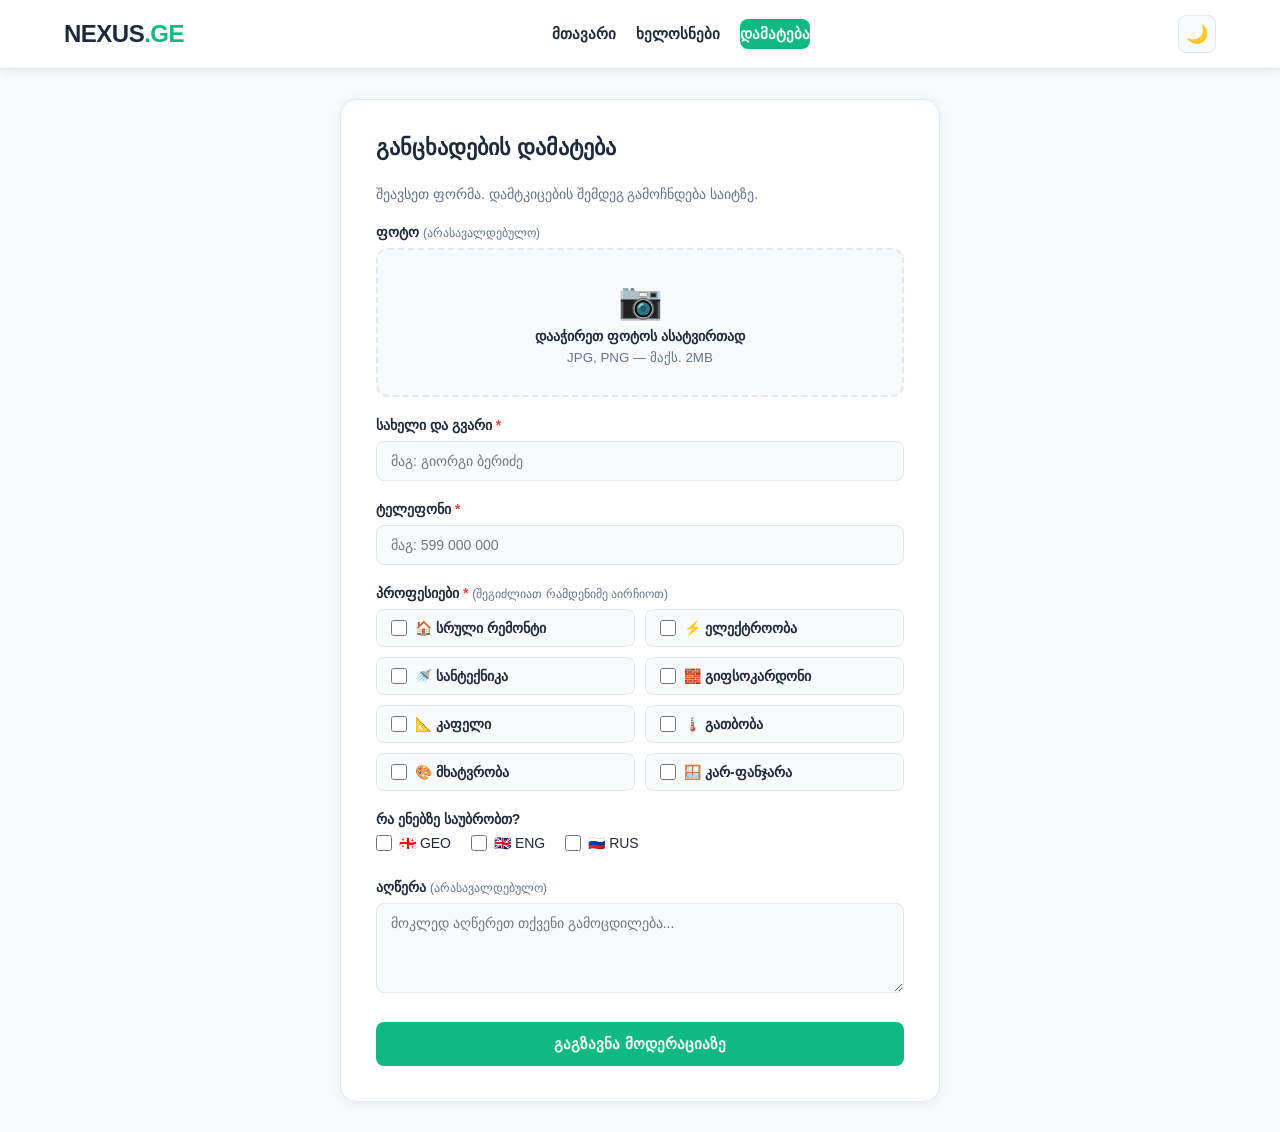
==== add-post.html @ 3cfd93a8 "first commit" ====
<!DOCTYPE html>
<html lang="ka">
<head>
    <meta charset="UTF-8">
    <meta name="viewport" content="width=device-width, initial-scale=1.0">
    <title>განცხადების დამატება - Nexus.ge</title>
    <link rel="stylesheet" href="css/style.css">
</head>
<body>
    <header class="navbar">
        <div class="logo" onclick="location.href='index.html'">NEXUS<span>.GE</span></div>
        <nav>
            <ul class="nav-links">
                <li><a href="index.html">მთავარი</a></li>
                <li><a href="workers.html">ხელოსნები</a></li>
                <li><a href="add-post.html" class="add-btn">დამატება</a></li>
            </ul>
        </nav>
        <div class="header-controls">
            <button id="themeToggle">🌙</button>
        </div>
    </header>

    <main class="main-layout">
        <aside class="ad-sidebar"></aside>
        <section class="content-center">
            <div class="form-container">
                <h2>განცხადების დამატება</h2>
                <p class="form-subtitle">შეავსეთ ფორმა. დამტკიცების შემდეგ გამოჩნდება საიტზე.</p>

                <div id="successMsg" class="success-msg" style="display:none;">
                    ✅ თქვენი განცხადება გაგზავნილია! მოდერაციის შემდეგ გამოჩნდება.
                </div>
                <div id="errorMsg" class="error-msg" style="display:none;"></div>

                <form id="workerForm" novalidate>
                    <!-- ფოტო -->
                    <div class="form-group">
                        <label>ფოტო <small>(არასავალდებულო)</small></label>
                        <div class="photo-upload" id="photoUploadArea">
                            <img id="photoPreview" src="" alt="" style="display:none;">
                            <div id="photoPlaceholder">
                                <span style="font-size:36px;">📷</span>
                                <p>დააჭირეთ ფოტოს ასატვირთად</p>
                                <small>JPG, PNG — მაქს. 2MB</small>
                            </div>
                            <input type="file" id="wPhoto" accept="image/jpeg,image/png,image/webp" style="display:none;">
                        </div>
                        <button type="button" class="remove-photo-btn" id="removePhoto" style="display:none;">❌ ფოტოს წაშლა</button>
                    </div>

                    <!-- სახელი -->
                    <div class="form-group">
                        <label for="wName">სახელი და გვარი <span class="required">*</span></label>
                        <input type="text" id="wName" placeholder="მაგ: გიორგი ბერიძე" required>
                    </div>

                    <!-- ტელეფონი -->
                    <div class="form-group">
                        <label for="wPhone">ტელეფონი <span class="required">*</span></label>
                        <input type="tel" id="wPhone" placeholder="მაგ: 599 000 000" required>
                    </div>

                    <!-- პროფესიები -->
                    <div class="form-group">
                        <label>პროფესიები <span class="required">*</span> <small>(შეგიძლიათ რამდენიმე აირჩიოთ)</small></label>
                        <div class="services-grid">
                            <label class="service-item"><input type="checkbox" name="cat" value="სრული რემონტი"> 🏠 სრული რემონტი</label>
                            <label class="service-item"><input type="checkbox" name="cat" value="ელექტროობა"> ⚡ ელექტროობა</label>
                            <label class="service-item"><input type="checkbox" name="cat" value="სანტექნიკა"> 🚿 სანტექნიკა</label>
                            <label class="service-item"><input type="checkbox" name="cat" value="გიფსოკარდონი"> 🧱 გიფსოკარდონი</label>
                            <label class="service-item"><input type="checkbox" name="cat" value="კაფელი"> 📐 კაფელი</label>
                            <label class="service-item"><input type="checkbox" name="cat" value="გათბობა"> 🌡️ გათბობა</label>
                            <label class="service-item"><input type="checkbox" name="cat" value="მხატვრობა"> 🎨 მხატვრობა</label>
                            <label class="service-item"><input type="checkbox" name="cat" value="კარ-ფანჯარა"> 🪟 კარ-ფანჯარა</label>
                        </div>
                    </div>

                    <!-- ენები -->
                    <div class="form-group">
                        <label>რა ენებზე საუბრობთ?</label>
                        <div class="checkbox-group">
                            <label><input type="checkbox" name="lang" value="GEO"> 🇬🇪 GEO</label>
                            <label><input type="checkbox" name="lang" value="ENG"> 🇬🇧 ENG</label>
                            <label><input type="checkbox" name="lang" value="RUS"> 🇷🇺 RUS</label>
                        </div>
                    </div>

                    <!-- აღწერა -->
                    <div class="form-group">
                        <label for="wDesc">აღწერა <small>(არასავალდებულო)</small></label>
                        <textarea id="wDesc" placeholder="მოკლედ აღწერეთ თქვენი გამოცდილება..."></textarea>
                    </div>

                    <button type="submit" class="add-btn submit-btn" id="submitBtn">
                        <span id="submitText">გაგზავნა მოდერაციაზე</span>
                        <span id="submitLoading" style="display:none;">⏳ იგზავნება...</span>
                    </button>
                </form>
            </div>
        </section>
        <aside class="ad-sidebar"></aside>
    </main>

    <script type="module" src="js/add-post.js"></script>
    <script src="js/main.js"></script>
</body>
</html>
---- css/style.css ----
:root {
    --primary: #10b981;
    --primary-dark: #059669;
    --bg: #f8fafc;
    --text: #1e293b;
    --text-muted: #64748b;
    --card: #ffffff;
    --border: #e2e8f0;
    --shadow: 0 2px 12px rgba(0,0,0,0.07);
}

.dark-mode {
    --bg: #0f172a;
    --text: #f1f5f9;
    --text-muted: #94a3b8;
    --card: #1e293b;
    --border: #334155;
    --shadow: 0 2px 12px rgba(0,0,0,0.3);
}

* { margin: 0; padding: 0; box-sizing: border-box; font-family: 'Segoe UI', sans-serif; }
body { background: var(--bg); color: var(--text); transition: background 0.3s, color 0.3s; min-height: 100vh; }

/* ===== NAVBAR ===== */
.navbar {
    display: flex;
    justify-content: space-between;
    align-items: center;
    padding: 15px 5%;
    background: var(--card);
    border-bottom: 1px solid var(--border);
    position: sticky;
    top: 0;
    z-index: 1000;
    box-shadow: var(--shadow);
}
.logo { font-size: 24px; font-weight: 800; cursor: pointer; letter-spacing: -0.5px; }
.logo span { color: var(--primary); }

.nav-links { display: flex; list-style: none; gap: 20px; align-items: center; }
.nav-links a {
    text-decoration: none;
    color: var(--text);
    font-weight: 600;
    font-size: 15px;
    padding: 6px 0;
    border-bottom: 2px solid transparent;
    transition: border-color 0.2s, color 0.2s;
}
.nav-links a:hover { color: var(--primary); border-bottom-color: var(--primary); }
.nav-links a.add-btn { border-bottom: none; }

.header-controls { display: flex; align-items: center; gap: 12px; }

#langSwitch {
    padding: 7px 10px;
    border-radius: 8px;
    border: 1px solid var(--border);
    background: var(--bg);
    color: var(--text);
    font-size: 13px;
    font-weight: 600;
    cursor: pointer;
    outline: none;
    transition: border-color 0.2s;
}
#langSwitch:hover { border-color: var(--primary); }

/* ===== BUTTONS ===== */
.add-btn {
    background: var(--primary);
    color: #fff !important;
    padding: 9px 18px;
    border-radius: 8px;
    border: none;
    cursor: pointer;
    text-align: center;
    font-weight: 600;
    font-size: 14px;
    text-decoration: none;
    display: inline-block;
    transition: background 0.2s, transform 0.1s;
}
.add-btn:hover { background: var(--primary-dark); transform: translateY(-1px); }

#themeToggle {
    background: var(--bg);
    border: 1px solid var(--border);
    border-radius: 8px;
    width: 38px;
    height: 38px;
    font-size: 18px;
    cursor: pointer;
    transition: border-color 0.2s;
    display: flex; align-items: center; justify-content: center;
}
#themeToggle:hover { border-color: var(--primary); }

/* ===== MAIN LAYOUT ===== */
.main-layout {
    display: grid;
    grid-template-columns: 200px 1fr 200px;
    gap: 25px;
    padding: 30px 5%;
    max-width: 1500px;
    margin: 0 auto;
}

/* ===== SIDEBARS (Ads) ===== */
.ad-sidebar { display: flex; flex-direction: column; gap: 20px; }
.ad-square {
    width: 100%;
    aspect-ratio: 1 / 1;
    background: var(--card);
    border: 2px dashed var(--border);
    border-radius: 12px;
    display: flex;
    align-items: center;
    justify-content: center;
    font-size: 12px;
    color: var(--text-muted);
    transition: border-color 0.2s;
}
.ad-square:hover { border-color: var(--primary); }

/* ===== HERO ===== */
.hero-section { text-align: center; padding: 50px 0 30px; }
.hero-section h1 { font-size: clamp(24px, 4vw, 40px); font-weight: 800; line-height: 1.2; margin-bottom: 10px; }
.hero-section h1 span { color: var(--primary); }

.search-container {
    display: flex;
    max-width: 550px;
    margin: 25px auto;
    background: var(--card);
    border: 1.5px solid var(--border);
    border-radius: 50px;
    padding: 5px;
    box-shadow: var(--shadow);
    transition: border-color 0.2s;
}
.search-container:focus-within { border-color: var(--primary); }
.search-container input {
    flex: 1;
    border: none;
    padding: 12px 20px;
    background: transparent;
    color: var(--text);
    outline: none;
    font-size: 15px;
}
.search-container input::placeholder { color: var(--text-muted); }
.search-container button {
    background: var(--primary);
    color: white;
    border: none;
    padding: 0 25px;
    border-radius: 50px;
    cursor: pointer;
    font-size: 14px;
    font-weight: 600;
    transition: background 0.2s;
}
.search-container button:hover { background: var(--primary-dark); }

/* ===== CATEGORY GRID ===== */
.grid-container {
    display: grid;
    grid-template-columns: repeat(auto-fill, minmax(160px, 1fr));
    gap: 16px;
    margin-top: 10px;
}
.card {
    background: var(--card);
    padding: 28px 20px;
    border-radius: 15px;
    border: 1.5px solid var(--border);
    text-align: center;
    cursor: pointer;
    transition: transform 0.2s, border-color 0.2s, box-shadow 0.2s;
    font-size: 15px;
    font-weight: 600;
    box-shadow: var(--shadow);
}
.card:hover {
    transform: translateY(-5px);
    border-color: var(--primary);
    box-shadow: 0 8px 24px rgba(16,185,129,0.15);
}
.card.featured {
    background: var(--primary);
    color: white;
    border: none;
    font-weight: 700;
}
.card.featured:hover { background: var(--primary-dark); box-shadow: 0 8px 24px rgba(16,185,129,0.3); }

/* ===== WORKERS PAGE ===== */
.workers-header { display: flex; justify-content: space-between; align-items: center; flex-wrap: wrap; gap: 15px; margin-bottom: 25px; }
.workers-header h2 { font-size: 22px; font-weight: 800; }

.filter-bar { display: flex; gap: 12px; flex-wrap: wrap; }
.filter-bar input, .filter-bar select {
    padding: 9px 14px;
    border-radius: 8px;
    border: 1.5px solid var(--border);
    background: var(--card);
    color: var(--text);
    font-size: 14px;
    outline: none;
    transition: border-color 0.2s;
}
.filter-bar input:focus, .filter-bar select:focus { border-color: var(--primary); }

.worker-grid {
    display: grid;
    grid-template-columns: repeat(auto-fill, minmax(220px, 1fr));
    gap: 20px;
}
.worker-card {
    background: var(--card);
    border: 1.5px solid var(--border);
    border-radius: 15px;
    padding: 24px;
    box-shadow: var(--shadow);
    transition: transform 0.2s, border-color 0.2s;
}
.worker-card:hover { transform: translateY(-4px); border-color: var(--primary); }
.worker-card h3 { font-size: 17px; font-weight: 700; margin-bottom: 8px; }
.worker-card .cats { font-size: 13px; color: var(--text-muted); margin-bottom: 6px; }
.worker-card .langs { font-size: 12px; color: var(--primary); font-weight: 600; margin-bottom: 14px; }
.worker-card .call-btn {
    display: block;
    background: var(--primary);
    color: white;
    text-align: center;
    padding: 9px;
    border-radius: 8px;
    text-decoration: none;
    font-weight: 600;
    font-size: 14px;
    transition: background 0.2s;
}
.worker-card .call-btn:hover { background: var(--primary-dark); }

/* ===== FORM PAGE ===== */
.form-container {
    background: var(--card);
    padding: 35px;
    border-radius: 16px;
    border: 1.5px solid var(--border);
    max-width: 600px;
    margin: 0 auto;
    box-shadow: var(--shadow);
}
.form-container h2 { font-size: 22px; font-weight: 800; margin-bottom: 25px; }

.form-group { margin-bottom: 20px; }
.form-group label {
    display: block;
    margin-bottom: 8px;
    font-weight: 600;
    font-size: 14px;
}
.form-group label small { font-weight: 400; color: var(--text-muted); font-size: 12px; }

input[type="text"],
input[type="tel"],
select,
textarea {
    width: 100%;
    padding: 11px 14px;
    border-radius: 8px;
    border: 1.5px solid var(--border);
    background: var(--bg);
    color: var(--text);
    font-size: 14px;
    font-family: inherit;
    outline: none;
    transition: border-color 0.2s;
}
input[type="text"]:focus,
input[type="tel"]:focus,
select:focus,
textarea:focus { border-color: var(--primary); }

select[multiple] { padding: 8px; min-height: 130px; }
select[multiple] option { padding: 6px 10px; border-radius: 4px; }

textarea { resize: vertical; min-height: 90px; }

.checkbox-group { display: flex; gap: 20px; flex-wrap: wrap; }
.checkbox-group label {
    display: flex;
    align-items: center;
    gap: 7px;
    font-weight: 500;
    cursor: pointer;
}
.checkbox-group input[type="checkbox"] { accent-color: var(--primary); width: 16px; height: 16px; cursor: pointer; }

.submit-btn { width: 100%; padding: 13px; font-size: 15px; margin-top: 5px; }

.success-msg {
    background: rgba(16,185,129,0.1);
    border: 1.5px solid var(--primary);
    color: var(--primary);
    border-radius: 10px;
    padding: 14px 18px;
    margin-bottom: 22px;
    font-weight: 600;
    font-size: 14px;
}

/* ===== PHOTO UPLOAD ===== */
.photo-upload {
    border: 2px dashed var(--border);
    border-radius: 12px;
    padding: 30px;
    text-align: center;
    cursor: pointer;
    transition: border-color 0.2s, background 0.2s;
    background: var(--bg);
    min-height: 140px;
    display: flex;
    align-items: center;
    justify-content: center;
    flex-direction: column;
    overflow: hidden;
}
.photo-upload:hover { border-color: var(--primary); background: rgba(16,185,129,0.04); }
#photoPlaceholder { display: flex; flex-direction: column; align-items: center; gap: 6px; pointer-events: none; }
#photoPlaceholder p { font-weight: 600; font-size: 14px; }
#photoPlaceholder small { color: var(--text-muted); }
#photoPreview { max-width: 100%; max-height: 220px; border-radius: 8px; object-fit: cover; }
.remove-photo-btn {
    margin-top: 8px;
    background: none;
    border: 1px solid var(--border);
    border-radius: 6px;
    padding: 5px 12px;
    font-size: 12px;
    cursor: pointer;
    color: var(--text-muted);
    transition: border-color 0.2s;
}
.remove-photo-btn:hover { border-color: #ef4444; color: #ef4444; }

/* ===== SERVICES GRID (checkboxes) ===== */
.services-grid {
    display: grid;
    grid-template-columns: repeat(auto-fill, minmax(170px, 1fr));
    gap: 10px;
}
.service-item {
    display: flex !important;
    align-items: center;
    gap: 8px;
    background: var(--bg);
    border: 1.5px solid var(--border);
    border-radius: 8px;
    padding: 10px 14px;
    cursor: pointer;
    font-size: 14px;
    font-weight: 500;
    transition: border-color 0.2s, background 0.2s;
    margin-bottom: 0 !important;
}
.service-item:hover { border-color: var(--primary); }
.service-item input[type="checkbox"] { accent-color: var(--primary); width: 16px; height: 16px; flex-shrink: 0; }
.service-item:has(input:checked) {
    border-color: var(--primary);
    background: rgba(16,185,129,0.08);
    color: var(--primary);
    font-weight: 600;
}

/* ===== WORKER CARDS (new style with photo) ===== */
.worker-card {
    background: var(--card);
    border: 1.5px solid var(--border);
    border-radius: 15px;
    overflow: hidden;
    box-shadow: var(--shadow);
    transition: transform 0.2s, border-color 0.2s;
    display: flex;
    flex-direction: column;
}
.worker-card:hover { transform: translateY(-4px); border-color: var(--primary); }

.worker-photo {
    width: 100%;
    height: 160px;
    object-fit: cover;
}
.worker-photo-placeholder {
    width: 100%;
    height: 120px;
    background: var(--border);
    display: flex;
    align-items: center;
    justify-content: center;
    font-size: 48px;
}
.worker-info { padding: 18px; flex: 1; display: flex; flex-direction: column; gap: 6px; }
.worker-info h3 { font-size: 16px; font-weight: 700; }
.cat-tags { display: flex; flex-wrap: wrap; gap: 5px; }
.cat-tag {
    background: rgba(16,185,129,0.1);
    color: var(--primary);
    border-radius: 20px;
    padding: 3px 10px;
    font-size: 12px;
    font-weight: 600;
}
.worker-desc { font-size: 13px; color: var(--text-muted); margin-top: 2px; }
.worker-langs { font-size: 12px; color: var(--text-muted); }
.worker-card .call-btn {
    display: block;
    background: var(--primary);
    color: white !important;
    text-align: center;
    padding: 9px;
    border-radius: 8px;
    text-decoration: none;
    font-weight: 600;
    font-size: 14px;
    transition: background 0.2s;
    margin-top: auto;
}
.worker-card .call-btn:hover { background: var(--primary-dark); }

/* ===== MISC ===== */
.required { color: #ef4444; }
.form-subtitle { color: var(--text-muted); font-size: 14px; margin-bottom: 22px; }
.loading-text { text-align: center; color: var(--text-muted); padding: 40px; }
.error-msg {
    background: rgba(239,68,68,0.1);
    border: 1.5px solid #ef4444;
    color: #ef4444;
    border-radius: 10px;
    padding: 12px 16px;
    margin-bottom: 18px;
    font-weight: 600;
    font-size: 14px;
}

/* ===== RESPONSIVE ===== */
@media (max-width: 1000px) {
    .main-layout { grid-template-columns: 1fr; }
    .ad-sidebar { display: none; }
}

@media (max-width: 600px) {
    .navbar { flex-wrap: wrap; gap: 12px; }
    .workers-header { flex-direction: column; align-items: flex-start; }
    .filter-bar { width: 100%; }
    .filter-bar input, .filter-bar select { flex: 1; }
    .form-container { padding: 20px; }
}
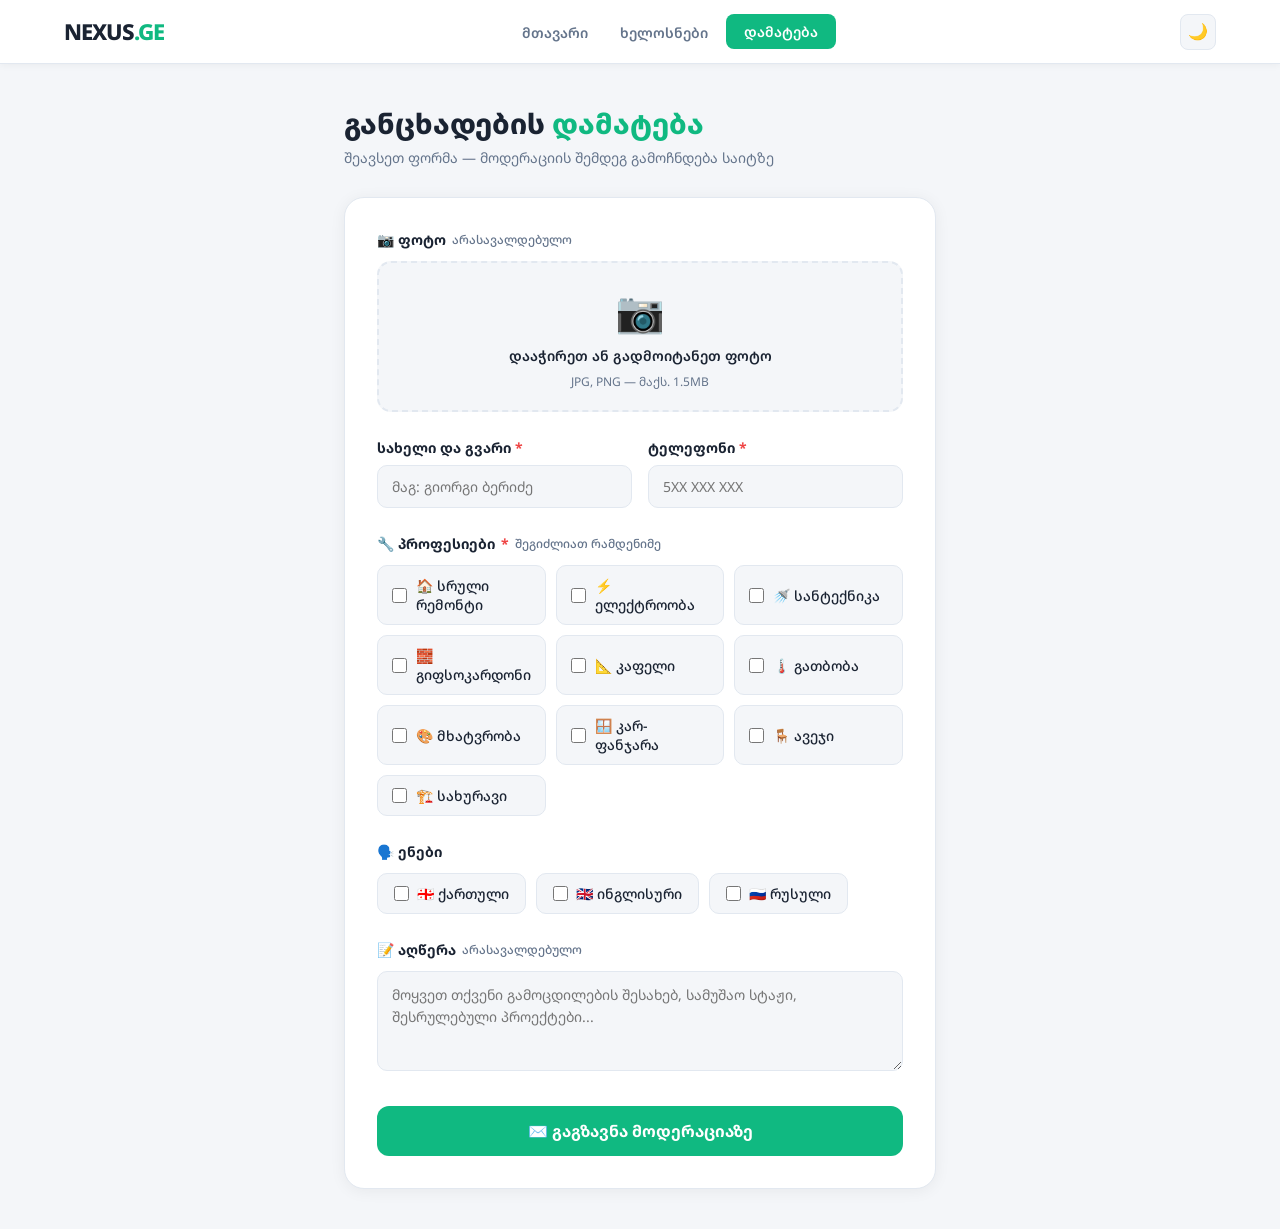
==== commit 4b4b828c: "new design" ====
--- a/add-post.html
+++ b/add-post.html
@@ -5,15 +5,16 @@
     <meta name="viewport" content="width=device-width, initial-scale=1.0">
     <title>განცხადების დამატება - Nexus.ge</title>
     <link rel="stylesheet" href="css/style.css">
+    <link href="https://fonts.googleapis.com/css2?family=Noto+Sans+Georgian:wght@400;500;600;700;800&display=swap" rel="stylesheet">
 </head>
 <body>
     <header class="navbar">
         <div class="logo" onclick="location.href='index.html'">NEXUS<span>.GE</span></div>
         <nav>
             <ul class="nav-links">
-                <li><a href="index.html">მთავარი</a></li>
-                <li><a href="workers.html">ხელოსნები</a></li>
-                <li><a href="add-post.html" class="add-btn">დამატება</a></li>
+                <li><a href="./index.html">მთავარი</a></li>
+                <li><a href="./workers.html">ხელოსნები</a></li>
+                <li><a href="./add-post.html" class="add-btn">დამატება</a></li>
             </ul>
         </nav>
         <div class="header-controls">
@@ -21,88 +22,93 @@
         </div>
     </header>
 
-    <main class="main-layout">
-        <aside class="ad-sidebar"></aside>
-        <section class="content-center">
-            <div class="form-container">
-                <h2>განცხადების დამატება</h2>
-                <p class="form-subtitle">შეავსეთ ფორმა. დამტკიცების შემდეგ გამოჩნდება საიტზე.</p>
+    <main style="padding: 40px 5%; max-width: 720px; margin: 0 auto;">
 
-                <div id="successMsg" class="success-msg" style="display:none;">
-                    ✅ თქვენი განცხადება გაგზავნილია! მოდერაციის შემდეგ გამოჩნდება.
+        <div class="form-header">
+            <h1>განცხადების <span>დამატება</span></h1>
+            <p>შეავსეთ ფორმა — მოდერაციის შემდეგ გამოჩნდება საიტზე</p>
+        </div>
+
+        <div id="successMsg" class="success-banner" style="display:none;">
+            <span>🎉</span>
+            <div>
+                <strong>განცხადება გაგზავნილია!</strong>
+                <p>მოდერაციის შემდეგ გამოჩნდება ხელოსნების სიაში</p>
+            </div>
+        </div>
+        <div id="errorMsg" class="error-banner" style="display:none;"></div>
+
+        <form id="workerForm" class="post-form" novalidate>
+
+            <!-- ფოტო -->
+            <div class="form-section">
+                <div class="section-label">📷 ფოტო <span class="optional">არასავალდებულო</span></div>
+                <div class="photo-drop" id="photoUploadArea">
+                    <img id="photoPreview" src="" alt="" style="display:none;">
+                    <div id="photoPlaceholder" class="photo-placeholder-inner">
+                        <div class="photo-icon-wrap">📷</div>
+                        <p>დააჭირეთ ან გადმოიტანეთ ფოტო</p>
+                        <small>JPG, PNG — მაქს. 1.5MB</small>
+                    </div>
+                    <input type="file" id="wPhoto" accept="image/jpeg,image/png,image/webp" style="display:none;">
                 </div>
-                <div id="errorMsg" class="error-msg" style="display:none;"></div>
+                <button type="button" id="removePhoto" class="remove-btn" style="display:none;">✕ ფოტოს წაშლა</button>
+            </div>
 
-                <form id="workerForm" novalidate>
-                    <!-- ფოტო -->
-                    <div class="form-group">
-                        <label>ფოტო <small>(არასავალდებულო)</small></label>
-                        <div class="photo-upload" id="photoUploadArea">
-                            <img id="photoPreview" src="" alt="" style="display:none;">
-                            <div id="photoPlaceholder">
-                                <span style="font-size:36px;">📷</span>
-                                <p>დააჭირეთ ფოტოს ასატვირთად</p>
-                                <small>JPG, PNG — მაქს. 2MB</small>
-                            </div>
-                            <input type="file" id="wPhoto" accept="image/jpeg,image/png,image/webp" style="display:none;">
-                        </div>
-                        <button type="button" class="remove-photo-btn" id="removePhoto" style="display:none;">❌ ფოტოს წაშლა</button>
-                    </div>
+            <!-- სახელი + ტელეფონი -->
+            <div class="form-row">
+                <div class="form-field">
+                    <label for="wName">სახელი და გვარი <span class="req">*</span></label>
+                    <input type="text" id="wName" placeholder="მაგ: გიორგი ბერიძე" autocomplete="name">
+                </div>
+                <div class="form-field">
+                    <label for="wPhone">ტელეფონი <span class="req">*</span></label>
+                    <input type="tel" id="wPhone" placeholder="5XX XXX XXX">
+                </div>
+            </div>
 
-                    <!-- სახელი -->
-                    <div class="form-group">
-                        <label for="wName">სახელი და გვარი <span class="required">*</span></label>
-                        <input type="text" id="wName" placeholder="მაგ: გიორგი ბერიძე" required>
-                    </div>
+            <!-- პროფესიები -->
+            <div class="form-section">
+                <div class="section-label">🔧 პროფესიები <span class="req">*</span> <span class="optional">შეგიძლიათ რამდენიმე</span></div>
+                <div class="services-grid">
+                    <label class="service-chip"><input type="checkbox" name="cat" value="სრული რემონტი"><span>🏠 სრული რემონტი</span></label>
+                    <label class="service-chip"><input type="checkbox" name="cat" value="ელექტროობა"><span>⚡ ელექტროობა</span></label>
+                    <label class="service-chip"><input type="checkbox" name="cat" value="სანტექნიკა"><span>🚿 სანტექნიკა</span></label>
+                    <label class="service-chip"><input type="checkbox" name="cat" value="გიფსოკარდონი"><span>🧱 გიფსოკარდონი</span></label>
+                    <label class="service-chip"><input type="checkbox" name="cat" value="კაფელი"><span>📐 კაფელი</span></label>
+                    <label class="service-chip"><input type="checkbox" name="cat" value="გათბობა"><span>🌡️ გათბობა</span></label>
+                    <label class="service-chip"><input type="checkbox" name="cat" value="მხატვრობა"><span>🎨 მხატვრობა</span></label>
+                    <label class="service-chip"><input type="checkbox" name="cat" value="კარ-ფანჯარა"><span>🪟 კარ-ფანჯარა</span></label>
+                    <label class="service-chip"><input type="checkbox" name="cat" value="ავეჯი"><span>🪑 ავეჯი</span></label>
+                    <label class="service-chip"><input type="checkbox" name="cat" value="სახურავი"><span>🏗️ სახურავი</span></label>
+                </div>
+            </div>
 
-                    <!-- ტელეფონი -->
-                    <div class="form-group">
-                        <label for="wPhone">ტელეფონი <span class="required">*</span></label>
-                        <input type="tel" id="wPhone" placeholder="მაგ: 599 000 000" required>
-                    </div>
+            <!-- ენები -->
+            <div class="form-section">
+                <div class="section-label">🗣️ ენები</div>
+                <div class="langs-row">
+                    <label class="lang-chip"><input type="checkbox" name="lang" value="GEO"><span>🇬🇪 ქართული</span></label>
+                    <label class="lang-chip"><input type="checkbox" name="lang" value="ENG"><span>🇬🇧 ინგლისური</span></label>
+                    <label class="lang-chip"><input type="checkbox" name="lang" value="RUS"><span>🇷🇺 რუსული</span></label>
+                </div>
+            </div>
 
-                    <!-- პროფესიები -->
-                    <div class="form-group">
-                        <label>პროფესიები <span class="required">*</span> <small>(შეგიძლიათ რამდენიმე აირჩიოთ)</small></label>
-                        <div class="services-grid">
-                            <label class="service-item"><input type="checkbox" name="cat" value="სრული რემონტი"> 🏠 სრული რემონტი</label>
-                            <label class="service-item"><input type="checkbox" name="cat" value="ელექტროობა"> ⚡ ელექტროობა</label>
-                            <label class="service-item"><input type="checkbox" name="cat" value="სანტექნიკა"> 🚿 სანტექნიკა</label>
-                            <label class="service-item"><input type="checkbox" name="cat" value="გიფსოკარდონი"> 🧱 გიფსოკარდონი</label>
-                            <label class="service-item"><input type="checkbox" name="cat" value="კაფელი"> 📐 კაფელი</label>
-                            <label class="service-item"><input type="checkbox" name="cat" value="გათბობა"> 🌡️ გათბობა</label>
-                            <label class="service-item"><input type="checkbox" name="cat" value="მხატვრობა"> 🎨 მხატვრობა</label>
-                            <label class="service-item"><input type="checkbox" name="cat" value="კარ-ფანჯარა"> 🪟 კარ-ფანჯარა</label>
-                        </div>
-                    </div>
+            <!-- აღწერა -->
+            <div class="form-section">
+                <div class="section-label">📝 აღწერა <span class="optional">არასავალდებულო</span></div>
+                <textarea id="wDesc" placeholder="მოყვეთ თქვენი გამოცდილების შესახებ, სამუშაო სტაჟი, შესრულებული პროექტები..."></textarea>
+            </div>
 
-                    <!-- ენები -->
-                    <div class="form-group">
-                        <label>რა ენებზე საუბრობთ?</label>
-                        <div class="checkbox-group">
-                            <label><input type="checkbox" name="lang" value="GEO"> 🇬🇪 GEO</label>
-                            <label><input type="checkbox" name="lang" value="ENG"> 🇬🇧 ENG</label>
-                            <label><input type="checkbox" name="lang" value="RUS"> 🇷🇺 RUS</label>
-                        </div>
-                    </div>
+            <button type="submit" class="submit-btn" id="submitBtn">
+                <span id="submitText">✉️ გაგზავნა მოდერაციაზე</span>
+                <span id="submitLoad" style="display:none;">⏳ იგზავნება...</span>
+            </button>
 
-                    <!-- აღწერა -->
-                    <div class="form-group">
-                        <label for="wDesc">აღწერა <small>(არასავალდებულო)</small></label>
-                        <textarea id="wDesc" placeholder="მოკლედ აღწერეთ თქვენი გამოცდილება..."></textarea>
-                    </div>
-
-                    <button type="submit" class="add-btn submit-btn" id="submitBtn">
-                        <span id="submitText">გაგზავნა მოდერაციაზე</span>
-                        <span id="submitLoading" style="display:none;">⏳ იგზავნება...</span>
-                    </button>
-                </form>
-            </div>
-        </section>
-        <aside class="ad-sidebar"></aside>
+        </form>
     </main>
 
-    <script type="module" src="js/add-post.js"></script>
-    <script src="js/main.js"></script>
+    <script type="module" src="./js/add-post.js"></script>
+    <script src="./js/main.js"></script>
 </body>
-</html>+</html>
--- a/css/style.css
+++ b/css/style.css
@@ -1,59 +1,77 @@
+@import url('https://fonts.googleapis.com/css2?family=Noto+Sans+Georgian:wght@400;500;600;700;800&display=swap');
+
 :root {
     --primary: #10b981;
     --primary-dark: #059669;
-    --bg: #f8fafc;
-    --text: #1e293b;
+    --primary-light: rgba(16,185,129,0.1);
+    --bg: #f4f6f9;
+    --text: #1a2332;
     --text-muted: #64748b;
     --card: #ffffff;
     --border: #e2e8f0;
-    --shadow: 0 2px 12px rgba(0,0,0,0.07);
+    --shadow: 0 2px 16px rgba(0,0,0,0.06);
+    --shadow-lg: 0 8px 32px rgba(0,0,0,0.12);
+    --radius: 14px;
 }
 
 .dark-mode {
-    --bg: #0f172a;
-    --text: #f1f5f9;
-    --text-muted: #94a3b8;
-    --card: #1e293b;
-    --border: #334155;
-    --shadow: 0 2px 12px rgba(0,0,0,0.3);
-}
-
-* { margin: 0; padding: 0; box-sizing: border-box; font-family: 'Segoe UI', sans-serif; }
-body { background: var(--bg); color: var(--text); transition: background 0.3s, color 0.3s; min-height: 100vh; }
+    --bg: #0d1117;
+    --text: #e6edf3;
+    --text-muted: #8b949e;
+    --card: #161b22;
+    --border: #30363d;
+    --shadow: 0 2px 16px rgba(0,0,0,0.4);
+    --shadow-lg: 0 8px 32px rgba(0,0,0,0.6);
+}
+
+* { margin: 0; padding: 0; box-sizing: border-box; }
+body {
+    font-family: 'Noto Sans Georgian', 'Segoe UI', sans-serif;
+    background: var(--bg);
+    color: var(--text);
+    transition: background 0.3s, color 0.3s;
+    min-height: 100vh;
+}
 
 /* ===== NAVBAR ===== */
 .navbar {
     display: flex;
     justify-content: space-between;
     align-items: center;
-    padding: 15px 5%;
+    padding: 0 5%;
+    height: 64px;
     background: var(--card);
     border-bottom: 1px solid var(--border);
     position: sticky;
     top: 0;
-    z-index: 1000;
-    box-shadow: var(--shadow);
-}
-.logo { font-size: 24px; font-weight: 800; cursor: pointer; letter-spacing: -0.5px; }
+    z-index: 100;
+    box-shadow: 0 1px 8px rgba(0,0,0,0.05);
+}
+.logo {
+    font-size: 22px;
+    font-weight: 800;
+    cursor: pointer;
+    letter-spacing: -1px;
+    color: var(--text);
+}
 .logo span { color: var(--primary); }
 
-.nav-links { display: flex; list-style: none; gap: 20px; align-items: center; }
+.nav-links { display: flex; list-style: none; gap: 4px; align-items: center; }
 .nav-links a {
     text-decoration: none;
-    color: var(--text);
+    color: var(--text-muted);
     font-weight: 600;
-    font-size: 15px;
-    padding: 6px 0;
-    border-bottom: 2px solid transparent;
-    transition: border-color 0.2s, color 0.2s;
-}
-.nav-links a:hover { color: var(--primary); border-bottom-color: var(--primary); }
-.nav-links a.add-btn { border-bottom: none; }
-
-.header-controls { display: flex; align-items: center; gap: 12px; }
+    font-size: 14px;
+    padding: 7px 14px;
+    border-radius: 8px;
+    transition: all 0.2s;
+}
+.nav-links a:hover { color: var(--text); background: var(--bg); }
+
+.header-controls { display: flex; align-items: center; gap: 10px; }
 
 #langSwitch {
-    padding: 7px 10px;
+    padding: 6px 10px;
     border-radius: 8px;
     border: 1px solid var(--border);
     background: var(--bg);
@@ -62,399 +80,651 @@
     font-weight: 600;
     cursor: pointer;
     outline: none;
+    font-family: inherit;
+}
+
+#themeToggle {
+    width: 36px; height: 36px;
+    border-radius: 8px;
+    border: 1px solid var(--border);
+    background: var(--bg);
+    cursor: pointer;
+    font-size: 16px;
+    display: flex; align-items: center; justify-content: center;
     transition: border-color 0.2s;
 }
-#langSwitch:hover { border-color: var(--primary); }
-
-/* ===== BUTTONS ===== */
+#themeToggle:hover { border-color: var(--primary); }
+
+/* ===== ADD BTN ===== */
 .add-btn {
-    background: var(--primary);
+    background: var(--primary) !important;
     color: #fff !important;
-    padding: 9px 18px;
+    padding: 8px 18px !important;
     border-radius: 8px;
     border: none;
     cursor: pointer;
-    text-align: center;
-    font-weight: 600;
+    font-weight: 700;
     font-size: 14px;
     text-decoration: none;
     display: inline-block;
-    transition: background 0.2s, transform 0.1s;
-}
-.add-btn:hover { background: var(--primary-dark); transform: translateY(-1px); }
-
-#themeToggle {
-    background: var(--bg);
-    border: 1px solid var(--border);
-    border-radius: 8px;
-    width: 38px;
-    height: 38px;
-    font-size: 18px;
-    cursor: pointer;
-    transition: border-color 0.2s;
-    display: flex; align-items: center; justify-content: center;
-}
-#themeToggle:hover { border-color: var(--primary); }
+    transition: all 0.2s;
+    font-family: inherit;
+}
+.add-btn:hover { background: var(--primary-dark) !important; transform: translateY(-1px); }
 
 /* ===== MAIN LAYOUT ===== */
 .main-layout {
     display: grid;
-    grid-template-columns: 200px 1fr 200px;
-    gap: 25px;
-    padding: 30px 5%;
-    max-width: 1500px;
+    grid-template-columns: 190px 1fr 190px;
+    gap: 24px;
+    padding: 28px 5%;
+    max-width: 1400px;
     margin: 0 auto;
 }
 
-/* ===== SIDEBARS (Ads) ===== */
-.ad-sidebar { display: flex; flex-direction: column; gap: 20px; }
+/* ===== SIDEBARS ===== */
+.ad-sidebar { display: flex; flex-direction: column; gap: 16px; }
 .ad-square {
-    width: 100%;
-    aspect-ratio: 1 / 1;
+    width: 100%; aspect-ratio: 1;
     background: var(--card);
     border: 2px dashed var(--border);
+    border-radius: var(--radius);
+    display: flex; align-items: center; justify-content: center;
+    font-size: 12px; color: var(--text-muted);
+}
+
+/* ===== HERO ===== */
+.hero-section { text-align: center; padding: 50px 20px 35px; }
+.hero-section h1 {
+    font-size: clamp(26px, 4vw, 44px);
+    font-weight: 800;
+    line-height: 1.2;
+    margin-bottom: 8px;
+}
+.hero-section h1 span { color: var(--primary); }
+
+.search-container {
+    display: flex;
+    max-width: 520px;
+    margin: 24px auto 0;
+    background: var(--card);
+    border: 1.5px solid var(--border);
+    border-radius: 50px;
+    padding: 5px 5px 5px 20px;
+    box-shadow: var(--shadow);
+    transition: border-color 0.2s, box-shadow 0.2s;
+}
+.search-container:focus-within {
+    border-color: var(--primary);
+    box-shadow: 0 0 0 3px rgba(16,185,129,0.1);
+}
+.search-container input {
+    flex: 1; border: none; background: transparent;
+    color: var(--text); outline: none; font-size: 15px;
+    font-family: inherit;
+}
+.search-container input::placeholder { color: var(--text-muted); }
+.search-container button {
+    background: var(--primary); color: white;
+    border: none; padding: 10px 22px;
+    border-radius: 50px; cursor: pointer;
+    font-size: 14px; font-weight: 700;
+    transition: background 0.2s;
+    font-family: inherit;
+}
+.search-container button:hover { background: var(--primary-dark); }
+
+/* ===== GRID CARDS (index) ===== */
+.grid-container {
+    display: grid;
+    grid-template-columns: repeat(auto-fill, minmax(150px, 1fr));
+    gap: 14px;
+}
+.card {
+    background: var(--card);
+    padding: 24px 16px;
+    border-radius: var(--radius);
+    border: 1.5px solid var(--border);
+    text-align: center;
+    cursor: pointer;
+    font-size: 14px;
+    font-weight: 600;
+    transition: all 0.2s;
+    box-shadow: var(--shadow);
+}
+.card:hover { transform: translateY(-4px); border-color: var(--primary); box-shadow: 0 8px 20px rgba(16,185,129,0.12); }
+.card.featured { background: var(--primary); color: white; border: none; font-weight: 700; }
+.card.featured:hover { background: var(--primary-dark); }
+
+/* ===== WORKERS PAGE ===== */
+.workers-header {
+    display: flex;
+    justify-content: space-between;
+    align-items: center;
+    flex-wrap: wrap;
+    gap: 14px;
+    margin-bottom: 22px;
+}
+.workers-header h2 { font-size: 22px; font-weight: 800; }
+
+.filter-bar { display: flex; gap: 10px; flex-wrap: wrap; }
+.search-wrap {
+    display: flex; align-items: center; gap: 8px;
+    background: var(--card);
+    border: 1.5px solid var(--border);
+    border-radius: 10px;
+    padding: 8px 14px;
+    transition: border-color 0.2s;
+}
+.search-wrap:focus-within { border-color: var(--primary); }
+.search-wrap input { border: none; background: transparent; color: var(--text); outline: none; font-size: 14px; font-family: inherit; width: 160px; }
+
+#catFilter {
+    padding: 9px 14px;
+    border-radius: 10px;
+    border: 1.5px solid var(--border);
+    background: var(--card);
+    color: var(--text);
+    font-size: 14px;
+    font-family: inherit;
+    outline: none;
+    cursor: pointer;
+    transition: border-color 0.2s;
+}
+#catFilter:focus { border-color: var(--primary); }
+
+/* ===== WORKER ROW CARDS ===== */
+.worker-list { display: flex; flex-direction: column; gap: 12px; }
+
+.worker-row {
+    background: var(--card);
+    border: 1.5px solid var(--border);
+    border-radius: var(--radius);
+    padding: 16px 20px;
+    display: flex;
+    align-items: center;
+    justify-content: space-between;
+    gap: 16px;
+    box-shadow: var(--shadow);
+    transition: all 0.2s;
+    animation: fadeUp 0.3s ease both;
+}
+.worker-row:hover { border-color: var(--primary); transform: translateX(4px); box-shadow: 0 4px 20px rgba(16,185,129,0.1); }
+
+@keyframes fadeUp {
+    from { opacity: 0; transform: translateY(12px); }
+    to   { opacity: 1; transform: translateY(0); }
+}
+
+.worker-row-left { display: flex; align-items: center; gap: 14px; flex: 1; min-width: 0; }
+
+.worker-row-photo {
+    width: 58px; height: 58px;
     border-radius: 12px;
+    object-fit: cover;
+    border: 2px solid var(--border);
+    flex-shrink: 0;
+}
+.worker-row-avatar {
+    width: 58px; height: 58px;
+    border-radius: 12px;
+    background: linear-gradient(135deg, var(--primary), var(--primary-dark));
+    color: white;
+    font-size: 22px;
+    font-weight: 800;
+    display: flex; align-items: center; justify-content: center;
+    flex-shrink: 0;
+}
+.worker-row-info h3 { font-size: 16px; font-weight: 700; margin-bottom: 5px; }
+.worker-row-cats { display: flex; flex-wrap: wrap; gap: 5px; margin-bottom: 4px; }
+.mini-tag {
+    background: var(--primary-light);
+    color: var(--primary);
+    border-radius: 6px;
+    padding: 2px 9px;
+    font-size: 12px;
+    font-weight: 600;
+}
+.worker-row-langs { font-size: 12px; color: var(--text-muted); }
+
+.worker-row-right { display: flex; gap: 8px; flex-shrink: 0; }
+
+.info-btn {
+    padding: 8px 16px;
+    border-radius: 8px;
+    border: 1.5px solid var(--border);
+    background: transparent;
+    color: var(--text);
+    font-size: 13px;
+    font-weight: 600;
+    cursor: pointer;
+    transition: all 0.2s;
+    font-family: inherit;
+    white-space: nowrap;
+}
+.info-btn:hover { border-color: var(--primary); color: var(--primary); }
+
+.call-btn-sm {
+    padding: 8px 16px;
+    border-radius: 8px;
+    background: var(--primary);
+    color: white;
+    font-size: 13px;
+    font-weight: 700;
+    text-decoration: none;
+    transition: background 0.2s;
+    white-space: nowrap;
+    display: inline-flex; align-items: center;
+}
+.call-btn-sm:hover { background: var(--primary-dark); }
+
+/* ===== SKELETON ===== */
+.skeleton-card {
+    height: 90px;
+    background: var(--card);
+    border-radius: var(--radius);
+    border: 1.5px solid var(--border);
+    background: linear-gradient(90deg, var(--card) 25%, var(--border) 50%, var(--card) 75%);
+    background-size: 200% 100%;
+    animation: shimmer 1.4s infinite;
+}
+@keyframes shimmer { 0% { background-position: 200% 0; } 100% { background-position: -200% 0; } }
+
+/* ===== MODAL ===== */
+.modal-overlay {
+    position: fixed; inset: 0;
+    background: rgba(0,0,0,0.55);
+    backdrop-filter: blur(4px);
+    z-index: 1000;
     display: flex;
     align-items: center;
     justify-content: center;
-    font-size: 12px;
+    padding: 20px;
+    animation: fadeIn 0.2s ease;
+}
+@keyframes fadeIn { from { opacity: 0; } to { opacity: 1; } }
+
+.modal-box {
+    background: var(--card);
+    border-radius: 20px;
+    width: 100%;
+    max-width: 480px;
+    max-height: 90vh;
+    overflow-y: auto;
+    position: relative;
+    box-shadow: var(--shadow-lg);
+    animation: slideUp 0.25s ease;
+}
+@keyframes slideUp { from { transform: translateY(20px); opacity: 0; } to { transform: translateY(0); opacity: 1; } }
+
+.modal-close {
+    position: absolute; top: 14px; right: 14px;
+    width: 32px; height: 32px;
+    border-radius: 50%;
+    border: none;
+    background: var(--bg);
     color: var(--text-muted);
-    transition: border-color 0.2s;
-}
-.ad-square:hover { border-color: var(--primary); }
-
-/* ===== HERO ===== */
-.hero-section { text-align: center; padding: 50px 0 30px; }
-.hero-section h1 { font-size: clamp(24px, 4vw, 40px); font-weight: 800; line-height: 1.2; margin-bottom: 10px; }
-.hero-section h1 span { color: var(--primary); }
-
-.search-container {
-    display: flex;
-    max-width: 550px;
-    margin: 25px auto;
-    background: var(--card);
-    border: 1.5px solid var(--border);
-    border-radius: 50px;
-    padding: 5px;
-    box-shadow: var(--shadow);
-    transition: border-color 0.2s;
-}
-.search-container:focus-within { border-color: var(--primary); }
-.search-container input {
-    flex: 1;
-    border: none;
-    padding: 12px 20px;
-    background: transparent;
-    color: var(--text);
-    outline: none;
-    font-size: 15px;
-}
-.search-container input::placeholder { color: var(--text-muted); }
-.search-container button {
-    background: var(--primary);
-    color: white;
-    border: none;
-    padding: 0 25px;
-    border-radius: 50px;
-    cursor: pointer;
-    font-size: 14px;
+    font-size: 14px;
+    cursor: pointer;
+    display: flex; align-items: center; justify-content: center;
+    z-index: 1;
+    transition: background 0.2s;
+}
+.modal-close:hover { background: var(--border); }
+
+.modal-photo {
+    width: 100%;
+    max-height: 260px;
+    object-fit: cover;
+    border-radius: 20px 20px 0 0;
+    display: block;
+}
+.modal-avatar {
+    width: 100%; height: 160px;
+    background: linear-gradient(135deg, var(--primary), var(--primary-dark));
+    border-radius: 20px 20px 0 0;
+    display: flex; align-items: center; justify-content: center;
+    font-size: 64px; font-weight: 800; color: white;
+}
+.modal-body { padding: 24px; }
+.modal-name { font-size: 22px; font-weight: 800; margin-bottom: 12px; }
+.modal-tags { display: flex; flex-wrap: wrap; gap: 7px; margin-bottom: 12px; }
+.modal-tag {
+    background: var(--primary-light);
+    color: var(--primary);
+    border-radius: 8px;
+    padding: 5px 12px;
+    font-size: 13px;
     font-weight: 600;
-    transition: background 0.2s;
-}
-.search-container button:hover { background: var(--primary-dark); }
-
-/* ===== CATEGORY GRID ===== */
-.grid-container {
-    display: grid;
-    grid-template-columns: repeat(auto-fill, minmax(160px, 1fr));
-    gap: 16px;
-    margin-top: 10px;
-}
-.card {
-    background: var(--card);
-    padding: 28px 20px;
-    border-radius: 15px;
-    border: 1.5px solid var(--border);
-    text-align: center;
-    cursor: pointer;
-    transition: transform 0.2s, border-color 0.2s, box-shadow 0.2s;
-    font-size: 15px;
-    font-weight: 600;
-    box-shadow: var(--shadow);
-}
-.card:hover {
-    transform: translateY(-5px);
-    border-color: var(--primary);
-    box-shadow: 0 8px 24px rgba(16,185,129,0.15);
-}
-.card.featured {
-    background: var(--primary);
-    color: white;
-    border: none;
-    font-weight: 700;
-}
-.card.featured:hover { background: var(--primary-dark); box-shadow: 0 8px 24px rgba(16,185,129,0.3); }
-
-/* ===== WORKERS PAGE ===== */
-.workers-header { display: flex; justify-content: space-between; align-items: center; flex-wrap: wrap; gap: 15px; margin-bottom: 25px; }
-.workers-header h2 { font-size: 22px; font-weight: 800; }
-
-.filter-bar { display: flex; gap: 12px; flex-wrap: wrap; }
-.filter-bar input, .filter-bar select {
-    padding: 9px 14px;
-    border-radius: 8px;
-    border: 1.5px solid var(--border);
-    background: var(--card);
-    color: var(--text);
-    font-size: 14px;
-    outline: none;
-    transition: border-color 0.2s;
-}
-.filter-bar input:focus, .filter-bar select:focus { border-color: var(--primary); }
-
-.worker-grid {
-    display: grid;
-    grid-template-columns: repeat(auto-fill, minmax(220px, 1fr));
-    gap: 20px;
-}
-.worker-card {
-    background: var(--card);
-    border: 1.5px solid var(--border);
-    border-radius: 15px;
-    padding: 24px;
-    box-shadow: var(--shadow);
-    transition: transform 0.2s, border-color 0.2s;
-}
-.worker-card:hover { transform: translateY(-4px); border-color: var(--primary); }
-.worker-card h3 { font-size: 17px; font-weight: 700; margin-bottom: 8px; }
-.worker-card .cats { font-size: 13px; color: var(--text-muted); margin-bottom: 6px; }
-.worker-card .langs { font-size: 12px; color: var(--primary); font-weight: 600; margin-bottom: 14px; }
-.worker-card .call-btn {
+}
+.modal-langs { font-size: 14px; color: var(--text-muted); margin-bottom: 14px; }
+.modal-desc {
+    font-size: 14px;
+    line-height: 1.7;
+    color: var(--text-muted);
+    margin-bottom: 20px;
+    background: var(--bg);
+    padding: 14px;
+    border-radius: 10px;
+}
+.modal-call-btn {
     display: block;
     background: var(--primary);
     color: white;
     text-align: center;
-    padding: 9px;
-    border-radius: 8px;
+    padding: 14px;
+    border-radius: 12px;
+    font-size: 16px;
+    font-weight: 700;
     text-decoration: none;
-    font-weight: 600;
-    font-size: 14px;
     transition: background 0.2s;
 }
-.worker-card .call-btn:hover { background: var(--primary-dark); }
-
-/* ===== FORM PAGE ===== */
-.form-container {
-    background: var(--card);
-    padding: 35px;
-    border-radius: 16px;
-    border: 1.5px solid var(--border);
-    max-width: 600px;
-    margin: 0 auto;
+.modal-call-btn:hover { background: var(--primary-dark); }
+
+/* ===== ADD POST FORM ===== */
+.form-header { margin-bottom: 30px; }
+.form-header h1 { font-size: 28px; font-weight: 800; margin-bottom: 6px; }
+.form-header h1 span { color: var(--primary); }
+.form-header p { color: var(--text-muted); font-size: 14px; }
+
+.post-form {
+    background: var(--card);
+    border-radius: 20px;
+    border: 1.5px solid var(--border);
+    padding: 32px;
     box-shadow: var(--shadow);
 }
-.form-container h2 { font-size: 22px; font-weight: 800; margin-bottom: 25px; }
-
-.form-group { margin-bottom: 20px; }
-.form-group label {
-    display: block;
-    margin-bottom: 8px;
-    font-weight: 600;
-    font-size: 14px;
-}
-.form-group label small { font-weight: 400; color: var(--text-muted); font-size: 12px; }
-
-input[type="text"],
-input[type="tel"],
-select,
-textarea {
-    width: 100%;
-    padding: 11px 14px;
-    border-radius: 8px;
-    border: 1.5px solid var(--border);
-    background: var(--bg);
-    color: var(--text);
-    font-size: 14px;
-    font-family: inherit;
-    outline: none;
-    transition: border-color 0.2s;
-}
-input[type="text"]:focus,
-input[type="tel"]:focus,
-select:focus,
-textarea:focus { border-color: var(--primary); }
-
-select[multiple] { padding: 8px; min-height: 130px; }
-select[multiple] option { padding: 6px 10px; border-radius: 4px; }
-
-textarea { resize: vertical; min-height: 90px; }
-
-.checkbox-group { display: flex; gap: 20px; flex-wrap: wrap; }
-.checkbox-group label {
+
+.form-section { margin-bottom: 26px; }
+.section-label {
+    font-size: 14px;
+    font-weight: 700;
+    color: var(--text);
+    margin-bottom: 12px;
     display: flex;
     align-items: center;
-    gap: 7px;
-    font-weight: 500;
-    cursor: pointer;
-}
-.checkbox-group input[type="checkbox"] { accent-color: var(--primary); width: 16px; height: 16px; cursor: pointer; }
-
-.submit-btn { width: 100%; padding: 13px; font-size: 15px; margin-top: 5px; }
-
-.success-msg {
-    background: rgba(16,185,129,0.1);
-    border: 1.5px solid var(--primary);
-    color: var(--primary);
+    gap: 6px;
+}
+.optional { font-size: 12px; font-weight: 500; color: var(--text-muted); }
+.req { color: #ef4444; }
+
+.form-row { display: grid; grid-template-columns: 1fr 1fr; gap: 16px; margin-bottom: 26px; }
+.form-field label { display: block; font-size: 14px; font-weight: 700; margin-bottom: 8px; }
+.form-field input {
+    width: 100%; padding: 11px 14px;
     border-radius: 10px;
-    padding: 14px 18px;
-    margin-bottom: 22px;
-    font-weight: 600;
-    font-size: 14px;
-}
-
-/* ===== PHOTO UPLOAD ===== */
-.photo-upload {
+    border: 1.5px solid var(--border);
+    background: var(--bg);
+    color: var(--text);
+    font-size: 14px;
+    font-family: inherit;
+    outline: none;
+    transition: border-color 0.2s, box-shadow 0.2s;
+}
+.form-field input:focus {
+    border-color: var(--primary);
+    box-shadow: 0 0 0 3px rgba(16,185,129,0.1);
+}
+
+/* ===== PHOTO DROP ===== */
+.photo-drop {
     border: 2px dashed var(--border);
-    border-radius: 12px;
-    padding: 30px;
-    text-align: center;
-    cursor: pointer;
-    transition: border-color 0.2s, background 0.2s;
-    background: var(--bg);
-    min-height: 140px;
-    display: flex;
-    align-items: center;
-    justify-content: center;
-    flex-direction: column;
+    border-radius: 14px;
+    min-height: 150px;
+    display: flex; align-items: center; justify-content: center;
+    cursor: pointer;
     overflow: hidden;
-}
-.photo-upload:hover { border-color: var(--primary); background: rgba(16,185,129,0.04); }
-#photoPlaceholder { display: flex; flex-direction: column; align-items: center; gap: 6px; pointer-events: none; }
-#photoPlaceholder p { font-weight: 600; font-size: 14px; }
-#photoPlaceholder small { color: var(--text-muted); }
-#photoPreview { max-width: 100%; max-height: 220px; border-radius: 8px; object-fit: cover; }
-.remove-photo-btn {
+    transition: all 0.2s;
+    background: var(--bg);
+    position: relative;
+}
+.photo-drop:hover, .photo-drop.drag-over {
+    border-color: var(--primary);
+    background: var(--primary-light);
+}
+.photo-drop img {
+    width: 100%; max-height: 260px;
+    object-fit: cover; display: block;
+}
+.photo-placeholder-inner {
+    display: flex; flex-direction: column; align-items: center; gap: 8px;
+    pointer-events: none; padding: 20px;
+}
+.photo-icon-wrap { font-size: 40px; }
+.photo-placeholder-inner p { font-weight: 600; font-size: 14px; }
+.photo-placeholder-inner small { color: var(--text-muted); font-size: 12px; }
+
+.remove-btn {
     margin-top: 8px;
     background: none;
     border: 1px solid var(--border);
-    border-radius: 6px;
+    border-radius: 7px;
     padding: 5px 12px;
     font-size: 12px;
-    cursor: pointer;
     color: var(--text-muted);
-    transition: border-color 0.2s;
-}
-.remove-photo-btn:hover { border-color: #ef4444; color: #ef4444; }
-
-/* ===== SERVICES GRID (checkboxes) ===== */
+    cursor: pointer;
+    transition: all 0.2s;
+    display: inline-flex; align-items: center; gap: 5px;
+    font-family: inherit;
+}
+.remove-btn:hover { border-color: #ef4444; color: #ef4444; }
+
+/* ===== SERVICES GRID ===== */
 .services-grid {
     display: grid;
-    grid-template-columns: repeat(auto-fill, minmax(170px, 1fr));
+    grid-template-columns: repeat(auto-fill, minmax(155px, 1fr));
     gap: 10px;
 }
-.service-item {
-    display: flex !important;
-    align-items: center;
-    gap: 8px;
-    background: var(--bg);
-    border: 1.5px solid var(--border);
+.service-chip {
+    display: flex; align-items: center; gap: 9px;
+    background: var(--bg);
+    border: 1.5px solid var(--border);
+    border-radius: 10px;
+    padding: 10px 14px;
+    cursor: pointer;
+    font-size: 14px;
+    font-weight: 500;
+    transition: all 0.15s;
+}
+.service-chip:hover { border-color: var(--primary); }
+.service-chip input { accent-color: var(--primary); width: 15px; height: 15px; flex-shrink: 0; }
+.service-chip:has(input:checked) {
+    border-color: var(--primary);
+    background: var(--primary-light);
+    color: var(--primary);
+    font-weight: 700;
+}
+
+/* ===== LANGS ROW ===== */
+.langs-row { display: flex; gap: 10px; flex-wrap: wrap; }
+.lang-chip {
+    display: flex; align-items: center; gap: 8px;
+    background: var(--bg);
+    border: 1.5px solid var(--border);
+    border-radius: 10px;
+    padding: 10px 16px;
+    cursor: pointer;
+    font-size: 14px;
+    font-weight: 500;
+    transition: all 0.15s;
+}
+.lang-chip:hover { border-color: var(--primary); }
+.lang-chip input { accent-color: var(--primary); width: 15px; height: 15px; }
+.lang-chip:has(input:checked) {
+    border-color: var(--primary);
+    background: var(--primary-light);
+    color: var(--primary);
+    font-weight: 700;
+}
+
+/* ===== TEXTAREA ===== */
+textarea {
+    width: 100%;
+    min-height: 100px;
+    padding: 12px 14px;
+    border-radius: 10px;
+    border: 1.5px solid var(--border);
+    background: var(--bg);
+    color: var(--text);
+    font-size: 14px;
+    font-family: inherit;
+    resize: vertical;
+    outline: none;
+    transition: border-color 0.2s, box-shadow 0.2s;
+    line-height: 1.6;
+}
+textarea:focus {
+    border-color: var(--primary);
+    box-shadow: 0 0 0 3px rgba(16,185,129,0.1);
+}
+
+/* ===== SUBMIT BTN ===== */
+.submit-btn {
+    width: 100%;
+    padding: 14px;
+    border-radius: 12px;
+    background: var(--primary);
+    color: white;
+    border: none;
+    font-size: 16px;
+    font-weight: 700;
+    cursor: pointer;
+    transition: all 0.2s;
+    font-family: inherit;
+    margin-top: 4px;
+}
+.submit-btn:hover { background: var(--primary-dark); transform: translateY(-1px); box-shadow: 0 6px 20px rgba(16,185,129,0.3); }
+.submit-btn:disabled { opacity: 0.7; cursor: not-allowed; transform: none; }
+
+/* ===== BANNERS ===== */
+.success-banner {
+    background: rgba(16,185,129,0.1);
+    border: 1.5px solid var(--primary);
+    border-radius: 12px;
+    padding: 16px 20px;
+    margin-bottom: 24px;
+    display: flex; align-items: flex-start; gap: 14px;
+    font-size: 14px;
+}
+.success-banner span { font-size: 24px; }
+.success-banner strong { display: block; font-size: 15px; font-weight: 700; color: var(--primary); margin-bottom: 3px; }
+.success-banner p { color: var(--text-muted); }
+
+.error-banner {
+    background: rgba(239,68,68,0.08);
+    border: 1.5px solid #ef4444;
+    border-radius: 12px;
+    padding: 14px 18px;
+    margin-bottom: 20px;
+    font-size: 14px;
+    font-weight: 600;
+    color: #ef4444;
+    display: flex; align-items: center; gap: 8px;
+}
+
+/* ===== ADMIN (login + panel) ===== */
+.login-screen {
+    min-height: 100vh;
+    display: flex; align-items: center; justify-content: center;
+    background: var(--bg);
+}
+.login-box {
+    background: var(--card);
+    border: 1.5px solid var(--border);
+    border-radius: 20px;
+    padding: 44px 40px;
+    width: 100%; max-width: 380px;
+    text-align: center;
+    box-shadow: var(--shadow-lg);
+}
+.login-box h2 { font-size: 20px; font-weight: 800; margin-bottom: 6px; }
+.login-box p  { color: var(--text-muted); font-size: 14px; margin-bottom: 24px; }
+.login-box input {
+    width: 100%; padding: 12px 16px;
+    border-radius: 10px;
+    border: 1.5px solid var(--border);
+    background: var(--bg);
+    color: var(--text);
+    font-size: 15px;
+    font-family: inherit;
+    outline: none;
+    margin-bottom: 12px;
+    transition: border-color 0.2s;
+}
+.login-box input:focus { border-color: var(--primary); }
+
+.error-msg {
+    background: rgba(239,68,68,0.08);
+    border: 1.5px solid #ef4444;
     border-radius: 8px;
     padding: 10px 14px;
-    cursor: pointer;
-    font-size: 14px;
-    font-weight: 500;
-    transition: border-color 0.2s, background 0.2s;
-    margin-bottom: 0 !important;
-}
-.service-item:hover { border-color: var(--primary); }
-.service-item input[type="checkbox"] { accent-color: var(--primary); width: 16px; height: 16px; flex-shrink: 0; }
-.service-item:has(input:checked) {
-    border-color: var(--primary);
-    background: rgba(16,185,129,0.08);
-    color: var(--primary);
+    margin-bottom: 14px;
+    font-size: 13px;
     font-weight: 600;
-}
-
-/* ===== WORKER CARDS (new style with photo) ===== */
-.worker-card {
-    background: var(--card);
-    border: 1.5px solid var(--border);
-    border-radius: 15px;
-    overflow: hidden;
-    box-shadow: var(--shadow);
-    transition: transform 0.2s, border-color 0.2s;
-    display: flex;
-    flex-direction: column;
-}
-.worker-card:hover { transform: translateY(-4px); border-color: var(--primary); }
-
-.worker-photo {
-    width: 100%;
-    height: 160px;
-    object-fit: cover;
-}
-.worker-photo-placeholder {
-    width: 100%;
-    height: 120px;
-    background: var(--border);
-    display: flex;
-    align-items: center;
-    justify-content: center;
-    font-size: 48px;
-}
-.worker-info { padding: 18px; flex: 1; display: flex; flex-direction: column; gap: 6px; }
-.worker-info h3 { font-size: 16px; font-weight: 700; }
-.cat-tags { display: flex; flex-wrap: wrap; gap: 5px; }
-.cat-tag {
-    background: rgba(16,185,129,0.1);
-    color: var(--primary);
-    border-radius: 20px;
-    padding: 3px 10px;
-    font-size: 12px;
-    font-weight: 600;
-}
-.worker-desc { font-size: 13px; color: var(--text-muted); margin-top: 2px; }
-.worker-langs { font-size: 12px; color: var(--text-muted); }
-.worker-card .call-btn {
-    display: block;
-    background: var(--primary);
-    color: white !important;
-    text-align: center;
-    padding: 9px;
-    border-radius: 8px;
-    text-decoration: none;
-    font-weight: 600;
-    font-size: 14px;
-    transition: background 0.2s;
-    margin-top: auto;
-}
-.worker-card .call-btn:hover { background: var(--primary-dark); }
-
-/* ===== MISC ===== */
-.required { color: #ef4444; }
-.form-subtitle { color: var(--text-muted); font-size: 14px; margin-bottom: 22px; }
-.loading-text { text-align: center; color: var(--text-muted); padding: 40px; }
-.error-msg {
-    background: rgba(239,68,68,0.1);
-    border: 1.5px solid #ef4444;
     color: #ef4444;
-    border-radius: 10px;
-    padding: 12px 16px;
-    margin-bottom: 18px;
-    font-weight: 600;
-    font-size: 14px;
-}
+}
+
+.admin-layout { max-width: 1200px; margin: 0 auto; padding: 30px 5%; }
+.stats-row { display: grid; grid-template-columns: repeat(3,1fr); gap: 16px; margin-bottom: 28px; }
+.stat-card { background: var(--card); border: 1.5px solid var(--border); border-radius: var(--radius); padding: 20px; text-align: center; box-shadow: var(--shadow); }
+.stat-card.approved { border-color: var(--primary); }
+.stat-card.rejected { border-color: #ef4444; }
+.stat-num  { font-size: 36px; font-weight: 800; }
+.stat-label { font-size: 13px; color: var(--text-muted); margin-top: 4px; }
+.stat-card.approved .stat-num { color: var(--primary); }
+.stat-card.rejected .stat-num { color: #ef4444; }
+
+.admin-tabs { display: flex; gap: 8px; margin-bottom: 24px; flex-wrap: wrap; }
+.tab-btn {
+    padding: 9px 20px; border-radius: 8px;
+    border: 1.5px solid var(--border);
+    background: var(--card); color: var(--text);
+    font-size: 14px; font-weight: 600; cursor: pointer;
+    transition: all 0.2s;
+    display: flex; align-items: center; gap: 8px;
+    font-family: inherit;
+}
+.tab-btn:hover { border-color: var(--primary); }
+.tab-btn.active { background: var(--primary); color: white; border-color: var(--primary); }
+.badge { background: #ef4444; color: white; border-radius: 20px; padding: 2px 8px; font-size: 12px; }
+.tab-btn.active .badge { background: white; color: #ef4444; }
+.tab-panel { display: none; }
+.tab-panel.active { display: block; }
+
+.posts-grid { display: grid; grid-template-columns: repeat(auto-fill, minmax(300px,1fr)); gap: 18px; }
+.no-items { grid-column: 1/-1; text-align: center; color: var(--text-muted); padding: 50px; }
+.loading-text { text-align: center; color: var(--text-muted); padding: 50px; }
+
+.admin-card { background: var(--card); border: 1.5px solid var(--border); border-radius: var(--radius); overflow: hidden; box-shadow: var(--shadow); }
+.admin-card-top { display: flex; gap: 14px; padding: 16px; }
+.admin-photo { width: 72px; height: 72px; object-fit: cover; border-radius: 10px; flex-shrink: 0; }
+.admin-photo-placeholder { width: 72px; height: 72px; background: linear-gradient(135deg, var(--primary), var(--primary-dark)); border-radius: 10px; display: flex; align-items: center; justify-content: center; font-size: 28px; color: white; font-weight: 800; flex-shrink: 0; }
+.admin-card-info { flex: 1; min-width: 0; }
+.admin-card-info h3 { font-size: 16px; font-weight: 700; margin-bottom: 4px; }
+.admin-cats { font-size: 13px; color: var(--primary); font-weight: 600; margin-bottom: 3px; }
+.admin-phone { font-size: 13px; color: var(--text-muted); }
+.admin-date { font-size: 11px; color: #94a3b8; }
+.admin-actions { display: flex; gap: 8px; padding: 12px 16px; border-top: 1px solid var(--border); background: rgba(0,0,0,0.015); }
+.action-btn { flex: 1; padding: 8px; border-radius: 8px; border: none; font-size: 13px; font-weight: 600; cursor: pointer; transition: opacity 0.2s; font-family: inherit; }
+.action-btn:hover { opacity: 0.8; }
+.action-btn.approve { background: #dcfce7; color: #16a34a; }
+.action-btn.reject  { background: #fee2e2; color: #dc2626; }
+.action-btn.delete  { background: #f1f5f9; color: #64748b; }
+
+.logout-btn { background: none; border: 1.5px solid var(--border); border-radius: 8px; padding: 7px 14px; font-size: 13px; font-weight: 600; cursor: pointer; color: var(--text); transition: all 0.2s; font-family: inherit; }
+.logout-btn:hover { border-color: #ef4444; color: #ef4444; }
 
 /* ===== RESPONSIVE ===== */
 @media (max-width: 1000px) {
     .main-layout { grid-template-columns: 1fr; }
     .ad-sidebar { display: none; }
 }
-
 @media (max-width: 600px) {
-    .navbar { flex-wrap: wrap; gap: 12px; }
-    .workers-header { flex-direction: column; align-items: flex-start; }
-    .filter-bar { width: 100%; }
-    .filter-bar input, .filter-bar select { flex: 1; }
-    .form-container { padding: 20px; }
-}+    .form-row { grid-template-columns: 1fr; }
+    .post-form { padding: 20px; }
+    .worker-row { flex-direction: column; align-items: flex-start; }
+    .worker-row-right { width: 100%; }
+    .info-btn, .call-btn-sm { flex: 1; text-align: center; justify-content: center; }
+    .stats-row { grid-template-columns: 1fr; }
+    .posts-grid { grid-template-columns: 1fr; }
+}
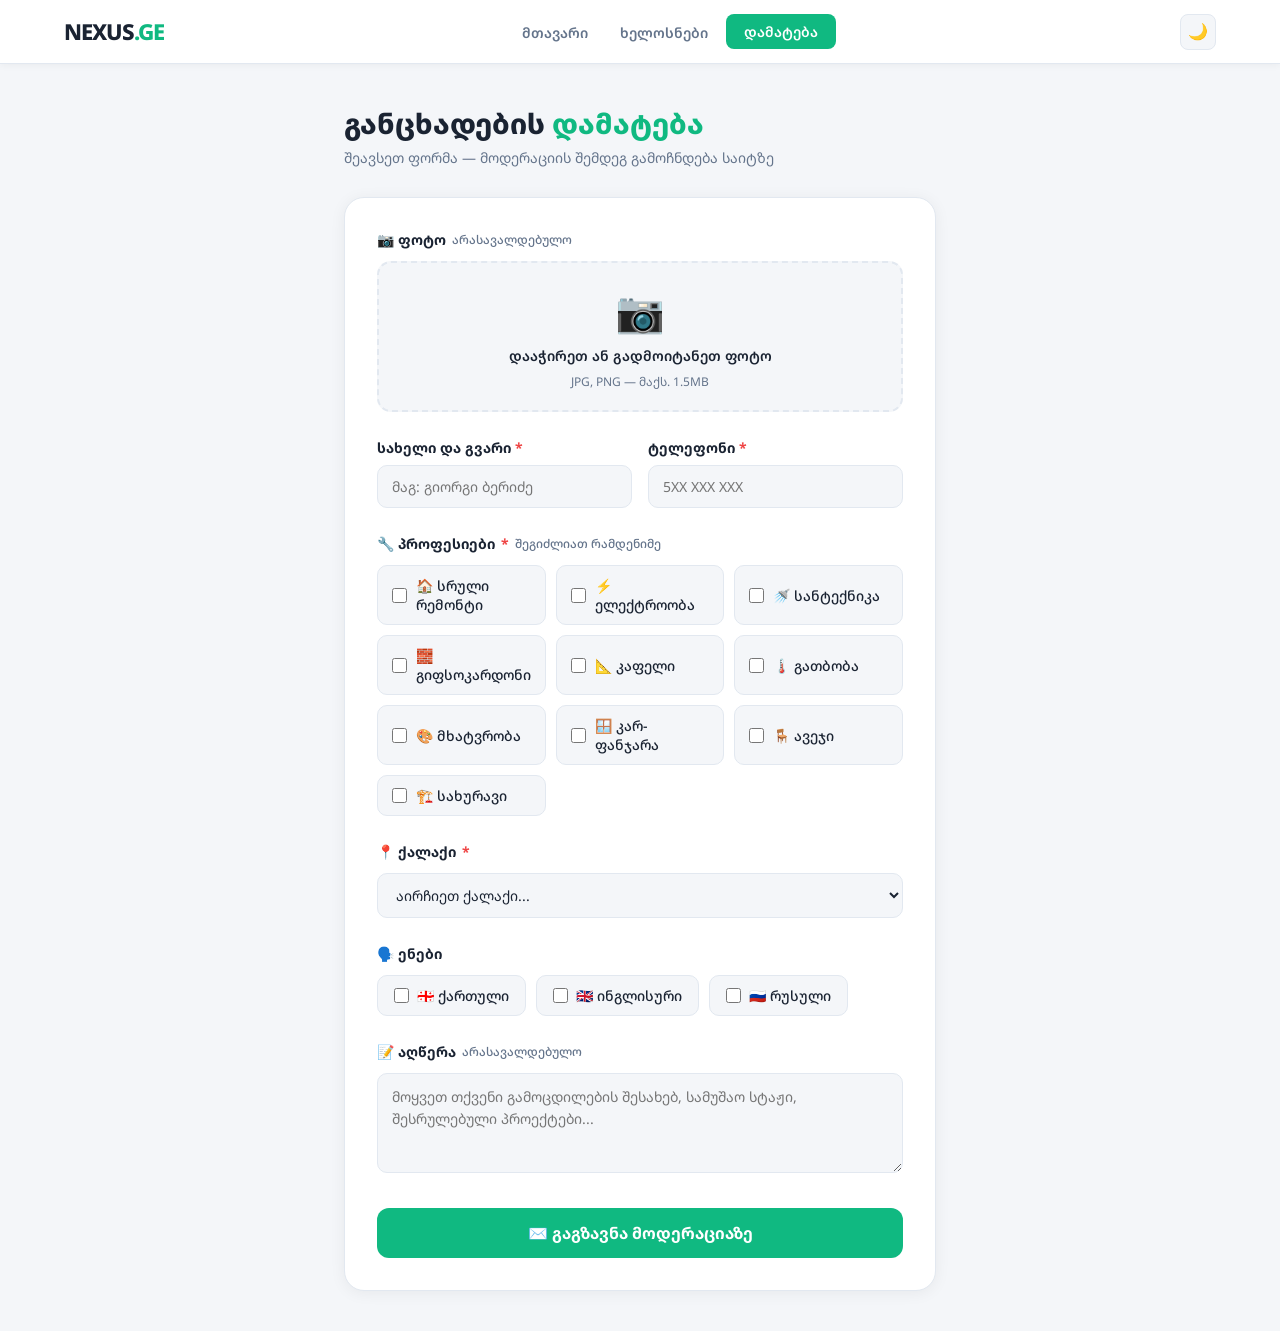
==== commit d6c7845e: "ads system" ====
--- a/add-post.html
+++ b/add-post.html
@@ -23,6 +23,9 @@
     </header>
 
     <main style="padding: 40px 5%; max-width: 720px; margin: 0 auto;">
+        <div class="mobile-ads">
+                <div class="ad-banner">რეკლამა</div>
+            </div>
 
         <div class="form-header">
             <h1>განცხადების <span>დამატება</span></h1>
@@ -84,6 +87,66 @@
                 </div>
             </div>
 
+            <!-- ქალაქი -->
+            <div class="form-section">
+                <div class="section-label">📍 ქალაქი <span class="req">*</span></div>
+                <select id="wCity" class="city-select">
+                    <option value="">აირჩიეთ ქალაქი...</option>
+                    <optgroup label="დიდი ქალაქები">
+                        <option>თბილისი</option>
+                        <option>ბათუმი</option>
+                        <option>ქუთაისი</option>
+                        <option>რუსთავი</option>
+                        <option>გორი</option>
+                        <option>ზუგდიდი</option>
+                        <option>ფოთი</option>
+                        <option>ხაშური</option>
+                        <option>სამტრედია</option>
+                        <option>სენაკი</option>
+                    </optgroup>
+                    <optgroup label="სხვა ქალაქები">
+                        <option>ახალციხე</option>
+                        <option>ახალქალაქი</option>
+                        <option>ამბროლაური</option>
+                        <option>ბოლნისი</option>
+                        <option>გარდაბანი</option>
+                        <option>გურჯაანი</option>
+                        <option>დედოფლისწყარო</option>
+                        <option>დმანისი</option>
+                        <option>დუშეთი</option>
+                        <option>ვანი</option>
+                        <option>თეთრიწყარო</option>
+                        <option>თელავი</option>
+                        <option>თერჯოლა</option>
+                        <option>კასპი</option>
+                        <option>კვარელი</option>
+                        <option>ლაგოდეხი</option>
+                        <option>ლანჩხუთი</option>
+                        <option>მარნეული</option>
+                        <option>მარტვილი</option>
+                        <option>მესტია</option>
+                        <option>მცხეთა</option>
+                        <option>ნინოწმინდა</option>
+                        <option>ოზურგეთი</option>
+                        <option>ონი</option>
+                        <option>საგარეჯო</option>
+                        <option>საჩხერე</option>
+                        <option>სიღნაღი</option>
+                        <option>ტყიბული</option>
+                        <option>წალენჯიხა</option>
+                        <option>წალკა</option>
+                        <option>წყალტუბო</option>
+                        <option>ჩოხატაური</option>
+                        <option>ხარაგაული</option>
+                        <option>ხელვაჩაური</option>
+                        <option>ხობი</option>
+                        <option>ხონი</option>
+                        <option>ხულო</option>
+                        <option>ჯვარი</option>
+                    </optgroup>
+                </select>
+            </div>
+
             <!-- ენები -->
             <div class="form-section">
                 <div class="section-label">🗣️ ენები</div>
@@ -111,4 +174,4 @@
     <script type="module" src="./js/add-post.js"></script>
     <script src="./js/main.js"></script>
 </body>
-</html>
+</html>
--- a/css/style.css
+++ b/css/style.css
@@ -374,8 +374,9 @@
 
 .modal-photo {
     width: 100%;
-    max-height: 260px;
+    max-height: 300px;
     object-fit: cover;
+    object-position: top center;
     border-radius: 20px 20px 0 0;
     display: block;
 }
@@ -577,6 +578,21 @@
     border-color: var(--primary);
     box-shadow: 0 0 0 3px rgba(16,185,129,0.1);
 }
+
+.city-select {
+    width: 100%;
+    padding: 11px 14px;
+    border-radius: 10px;
+    border: 1.5px solid var(--border);
+    background: var(--bg);
+    color: var(--text);
+    font-size: 14px;
+    font-family: inherit;
+    outline: none;
+    cursor: pointer;
+    transition: border-color 0.2s;
+}
+.city-select:focus { border-color: var(--primary); box-shadow: 0 0 0 3px rgba(16,185,129,0.1); }
 
 /* ===== SUBMIT BTN ===== */
 .submit-btn {
@@ -714,6 +730,100 @@
 .logout-btn { background: none; border: 1.5px solid var(--border); border-radius: 8px; padding: 7px 14px; font-size: 13px; font-weight: 600; cursor: pointer; color: var(--text); transition: all 0.2s; font-family: inherit; }
 .logout-btn:hover { border-color: #ef4444; color: #ef4444; }
 
+.ad-upload-box {
+    background: var(--card);
+    border: 1.5px solid var(--border);
+    border-radius: var(--radius);
+    padding: 24px;
+    margin-bottom: 28px;
+    box-shadow: var(--shadow);
+}
+.ad-upload-box h3 { font-size: 16px; font-weight: 700; margin-bottom: 18px; }
+
+.ad-form-row {
+    display: grid;
+    grid-template-columns: 1fr 1fr;
+    gap: 20px;
+}
+.ad-photo-drop {
+    border: 2px dashed var(--border);
+    border-radius: 12px;
+    min-height: 160px;
+    display: flex; align-items: center; justify-content: center;
+    cursor: pointer; flex-direction: column; gap: 6px;
+    text-align: center; padding: 16px;
+    transition: border-color 0.2s;
+    background: var(--bg);
+    overflow: hidden;
+}
+.ad-photo-drop:hover { border-color: var(--primary); }
+.ad-photo-drop p { font-size: 14px; font-weight: 600; }
+.ad-photo-drop small { color: var(--text-muted); font-size: 12px; }
+
+.ad-fields { display: flex; flex-direction: column; gap: 8px; }
+.ad-fields label { font-size: 13px; font-weight: 600; }
+.ad-fields input, .ad-fields select {
+    padding: 10px 12px;
+    border-radius: 8px;
+    border: 1.5px solid var(--border);
+    background: var(--bg);
+    color: var(--text);
+    font-size: 14px;
+    font-family: inherit;
+    outline: none;
+    transition: border-color 0.2s;
+}
+.ad-fields input:focus, .ad-fields select:focus { border-color: var(--primary); }
+
+.ads-grid {
+    display: grid;
+    grid-template-columns: repeat(auto-fill, minmax(260px, 1fr));
+    gap: 16px;
+}
+.ad-card {
+    background: var(--card);
+    border: 1.5px solid var(--border);
+    border-radius: var(--radius);
+    overflow: hidden;
+    box-shadow: var(--shadow);
+}
+.ad-card img { width: 100%; height: 120px; object-fit: cover; display: block; }
+.ad-card-info {
+    padding: 12px 14px;
+    display: flex; align-items: center; gap: 8px; flex-wrap: wrap;
+    border-bottom: 1px solid var(--border);
+}
+.ad-card-info strong { font-size: 14px; font-weight: 700; flex: 1; }
+.ad-link { font-size: 12px; color: var(--primary); text-decoration: none; }
+.ad-card-actions { display: flex; gap: 8px; padding: 10px 14px; }
+
+@media (max-width: 600px) {
+    .ad-form-row { grid-template-columns: 1fr; }
+}
+
+/* ===== MOBILE ADS ===== */
+.mobile-ads { display: none; }
+.mobile-only { display: none; }
+
+.ad-banner {
+    width: 100%;
+    height: 80px;
+    background: var(--card);
+    border: 2px dashed var(--border);
+    border-radius: var(--radius);
+    display: flex;
+    align-items: center;
+    justify-content: center;
+    font-size: 13px;
+    color: var(--text-muted);
+    font-weight: 500;
+}
+
+@media (max-width: 1000px) {
+    .mobile-ads { display: block; margin-bottom: 20px; }
+    .mobile-only { display: flex; }
+}
+
 /* ===== RESPONSIVE ===== */
 @media (max-width: 1000px) {
     .main-layout { grid-template-columns: 1fr; }
@@ -727,4 +837,4 @@
     .info-btn, .call-btn-sm { flex: 1; text-align: center; justify-content: center; }
     .stats-row { grid-template-columns: 1fr; }
     .posts-grid { grid-template-columns: 1fr; }
-}
+}
